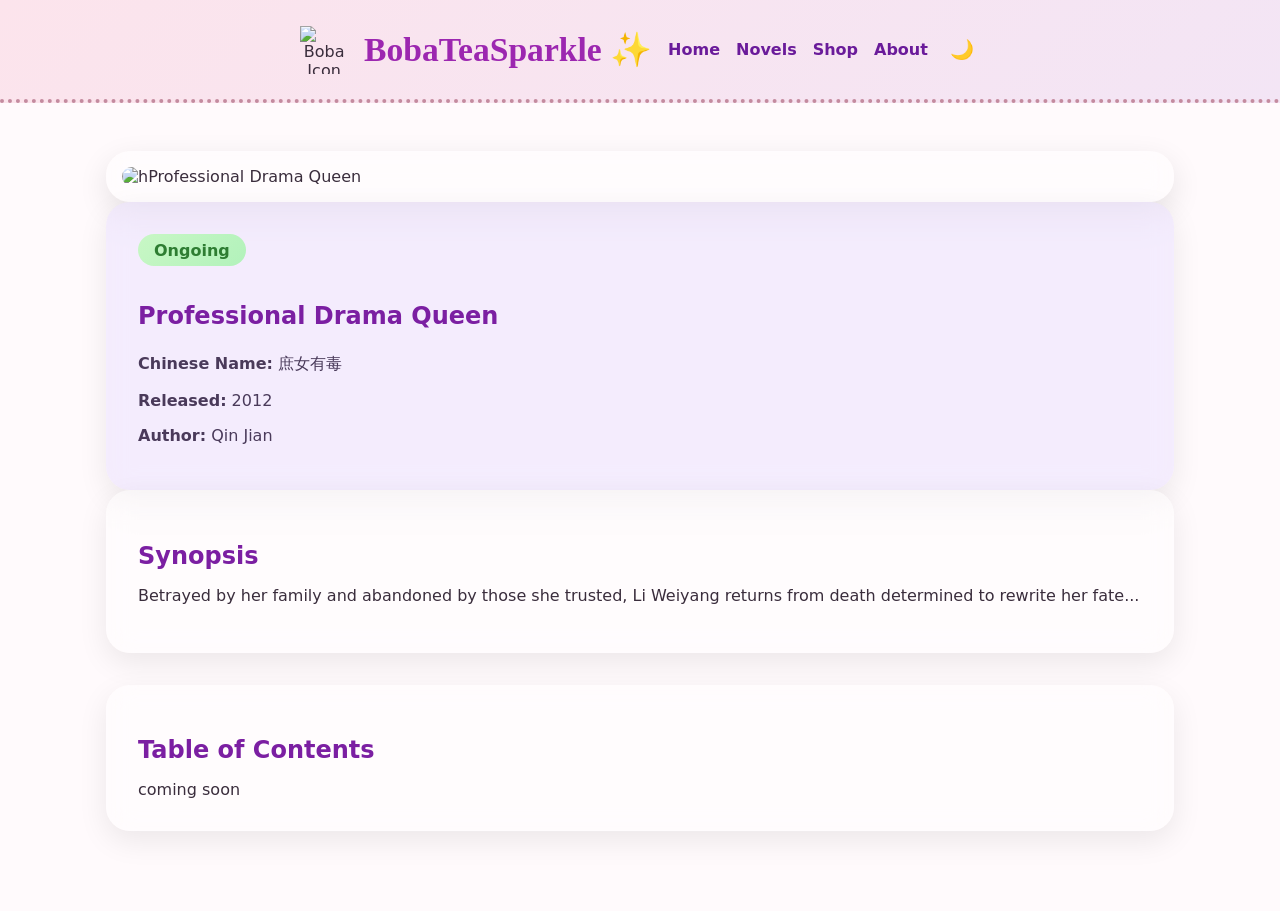
==== professionaldramaqueen.html @ a5f6bfd3 "Initial commit" ====
<!DOCTYPE html>

<html lang="en">
  <head>
    <meta charset="UTF-8" />

    <meta name="viewport" content="width=device-width, initial-scale=1.0" />

    <title>Professional Drama Queen | BobaTeaSparkle</title>

    <link rel="stylesheet" href="styles.css" />
  </head>

  <body>
    <header>
      <div class="site-header">
        <img
          src="https://cdn-icons-png.flaticon.com/512/6142/6142807.png"
          class="boba-icon"
          alt="Boba Icon"
        />

        <h1 class="site-title">BobaTeaSparkle ✨</h1>

        <nav class="menu">
          <a href="index.html">Home</a>

          <a href="#">Novels</a>

          <a href="#">Shop</a>

          <a href="#">About</a>

          <button id="toggle-mode">🌙</button>
        </nav>
      </div>
    </header>

    <main>
      <main class="novel-main">

      <!-- NOVEL HERO -->
    
      <section class="novel-hero">
    
        <!-- COVER -->
        <div class="novel-cover-box">
    
          <img
            src="https://i.postimg.cc/Pqgvrjbc/p2of2f0c6b8045ea8ebb400ae1b613280ae-tplv-resize-225-300.jpg"
            class="novel-cover"
            alt="hProfessional Drama Queen"
          >
    
        </div>
    
        <!-- INFO -->
        <div class="novel-info-box">
    
          <div class="status ongoing">
            Ongoing
          </div>
    
          <h1 class="novel-title">
            Professional Drama Queen
          </h1>
    
          <div class="novel-meta">
    
            <p><strong>Chinese Name:</strong> 庶女有毒</p>
    
            <p><strong>Released:</strong> 2012</p>
    
            <p><strong>Author:</strong> Qin Jian</p>
    
          </div>
    
        </div>
    
      </section>
    
      <!-- SYNOPSIS -->
    
      <section class="synopsis-box">
    
        <h2>Synopsis</h2>
    
        <p>
          Betrayed by her family and abandoned by those
          she trusted, Li Weiyang returns from death
          determined to rewrite her fate...
        </p>
    
      </section>
    
      <!-- TABLE OF CONTENTS -->
    
      <section class="toc-box">
    
        <h2>Table of Contents</h2>
    
        <div class="toc-list">
  coming soon 
          </a>
    
        </div>
    
      </section>
    
    </main>

    <script src="script.js"></script>
  </body>
</html>
---- styles.css ----
/* ---------- BASE ---------- */
:root {
  --bg: #fffafc;
  --text: #3a2d3c;
  --accent: #9c27b0;
  --lav: #e6e6fa;
  --mint: #b2f2bb;
  --card: #f8eafc;
  --glass: rgba(255, 255, 255, 0.7);
  --modal-bg: #fff;
}
* {
  box-sizing: border-box;
}
body {
  margin: 0;
  font-family: "Segoe UI", system-ui, -apple-system, "Helvetica Neue", Arial;
  background: var(--bg);
  color: var(--text);
  -webkit-font-smoothing: antialiased;
  -moz-osx-font-smoothing: grayscale;
}

/* Header */
header {
  text-align: center;
  padding: 1.6rem 1rem;
  background: linear-gradient(135deg, #fce4ec, #f3e5f5);
  border-bottom: 4px dotted #c48b9f;
}
.site-header {
  display: flex;
  align-items: center;
  justify-content: center;
  gap: 1rem;
  flex-wrap: wrap;
}
.boba-icon {
  width: 48px;
  height: 48px;
}
.site-title {
  font-family: "Pacifico", "Comic Sans MS", cursive;
  font-size: 2.1rem;
  color: var(--accent);
  margin: 0;
}
.menu {
  display: flex;
  gap: 1rem;
  align-items: center;
}
.menu a {
  color: #6a1b9a;
  text-decoration: none;
  font-weight: 600;
}
#toggle-mode {
  background: none;
  border: none;
  font-size: 1.2rem;
  cursor: pointer;
}

/* catchphrase & welcome */
.catchphrase {
  font-size: 1.6rem;
  font-weight: 700;
  color: #ab47bc;
  margin-top: 0.8rem;
}
.welcome-text {
  font-style: italic;
  color: #5e35b1;
  margin-top: 0.4rem;
}
/* dark mode */
body.dark-mode {
  --bg: #1f1b24;
  --text: #f7e7f7;
  --card: #37243f;
  --modal-bg: #211726;
}
body.dark-mode header {
  background: linear-gradient(135deg, #4a148c, #311b92);
  border-bottom: 4px dotted #ba68c8;
}
body.dark-mode .novel-card {
  background: #37243f;
  color: #f0d6f1;
}
body.dark-mode .modal-panel {
  background: #24172a;
  color: #f8eaf6;
}
/* ---------- FLAVOR SECTION ---------- */

.flavors-section {
  padding: 4rem 1.5rem;
  text-align: center;
}

.section-title {
  font-size: 2rem;
  color: #9c27b0;
  margin-bottom: 2rem;
}

/* GRID */
.flavor-grid {
  display: grid;
  grid-template-columns: repeat(auto-fit, minmax(280px, 1fr));
  gap: 2rem;

  max-width: 1000px;
  margin: auto;
}

/* CARDBOARD / CARD */
.flavor-card {
  background: rgba(255, 255, 255, 0.7);

  backdrop-filter: blur(10px);

  border-radius: 24px;

  padding: 1.5rem;

  box-shadow: 0 8px 24px rgba(156, 39, 176, 0.15);

  transition: transform 0.3s ease;
}

/* HOVER */
.flavor-card:hover {
  transform: translateY(-6px);
}

/* IMAGE */
.flavor-card img {
  width: 100%;
  height: 320px;

  object-fit: cover;

  border-radius: 18px;

  margin-bottom: 1rem;
}

/* TITLE */
.flavor-card h3 {
  color: #7b1fa2;
  font-size: 1.4rem;
}

/* TEXT */
.flavor-card p {
  color: #5e35b1;
  line-height: 1.6;
}

/* BUTTON */
.flavor-btn {
  margin-top: 1rem;

  background: linear-gradient(135deg, #ce93d8, #f8bbd0);

  border: none;

  padding: 0.8rem 1.4rem;

  border-radius: 999px;

  color: white;

  font-weight: bold;

  cursor: pointer;

  transition: 0.3s ease;
}

.flavor-btn:hover {
  opacity: 0.9;
}
/* ---------- LINK RESET ---------- */

a {
  text-decoration: none;
  color: inherit;
}

a:visited {
  color: inherit;
}

a:hover {
  color: inherit;
}
/* ---------- CHAPTER PAGE ---------- */

.chapter-page {
  background: linear-gradient(
      rgba(255, 250, 252, 0.78),
      rgba(245, 240, 255, 0.82)
    ),
    url("YOUR-BACKGROUND-IMAGE");

  background-size: cover;
  background-attachment: fixed;

  min-height: 100vh;
}

/* TOP HEADER */

.chapter-header {
  display: flex;

  justify-content: space-between;

  align-items: center;

  padding: 1rem 1.5rem;

  background: rgba(255, 255, 255, 0.4);

  backdrop-filter: blur(10px);
}

/* READER AREA */

.reader-container {
  display: flex;

  justify-content: center;

  padding: 2rem 1rem;
}

/* READING BOX */

.chapter-box {
  width: 100%;

  max-width: 850px;

  background: rgba(255, 255, 255, 0.45);

  backdrop-filter: blur(14px);

  border-radius: 24px;

  padding: 2rem;

  box-shadow: 0 10px 30px rgba(0, 0, 0, 0.1);
}

/* NOVEL NAME */

.novel-name {
  text-align: center;

  color: #9c27b0;

  font-weight: bold;

  margin-bottom: 0.5rem;
}

/* CHAPTER TITLE */

.chapter-title {
  text-align: center;

  color: #6a1b9a;

  margin-bottom: 2rem;
}

/* CHAPTER TEXT */

.chapter-content {
  line-height: 2.1;

  font-size: 1.08rem;

  color: #3a2d3c;
}

/* PARAGRAPHS */

.chapter-content p {
  margin-bottom: 1.5rem;
}

/* NAVIGATION */

.chapter-nav {
  display: flex;

  justify-content: space-between;

  margin: 2rem 0;
}

/* BUTTONS */

.nav-btn {
  background: linear-gradient(135deg, #ce93d8, #f8bbd0);

  padding: 0.8rem 1.4rem;

  border-radius: 999px;

  color: white;

  font-weight: bold;
}
/* ---------- READER CONTROLS ---------- */

.reader-controls {
  display: flex;

  justify-content: center;

  gap: 1rem;

  margin-bottom: 2rem;
}

/* BUTTONS */

.reader-controls button {
  background: linear-gradient(135deg, #d8b4f8, #f8bbd0);

  border: none;

  padding: 0.7rem 1rem;

  border-radius: 999px;

  color: white;

  font-weight: bold;

  cursor: pointer;

  transition: 0.3s ease;
}

.reader-controls button:hover {
  transform: scale(1.05);
}
/* ---------- DARK MODE FULL SITE ---------- */

body.dark-mode {
  --bg: #1f1b24;
  --text: #f7e7f7;
}

/* BODY */

body.dark-mode {
  background: linear-gradient(rgba(25, 20, 35, 0.88), rgba(20, 15, 30, 0.9)),
    url("YOUR-BACKGROUND-IMAGE");
}

/* HEADER */

body.dark-mode header {
  background: rgba(35, 25, 45, 0.6);

  backdrop-filter: blur(10px);
}

/* CARDS */

body.dark-mode .flavor-card,
body.dark-mode .chapter-box {
  background: rgba(40, 30, 55, 0.55);

  color: #f7e7f7;

  border: 1px solid rgba(255, 255, 255, 0.08);
}

/* TEXT */

body.dark-mode .chapter-content,
body.dark-mode p,
body.dark-mode h1,
body.dark-mode h2,
body.dark-mode h3 {
  color: #f7e7f7;
}

/* MENU */

body.dark-mode .menu a {
  color: #f3d8ff;
}

/* BUTTONS */

body.dark-mode .nav-btn,
body.dark-mode .flavor-btn {
  background: linear-gradient(135deg, #7b1fa2, #ba68c8);
}
/* ---------- NOVEL PAGE ---------- */

.novel-main {
  padding: 3rem 1rem;

  max-width: 1100px;

  margin: auto;
}

/* HERO SECTION */

..novel-hero {
  display: flex;

  flex-direction: column;

  align-items: center;

  gap: 1.5rem;

  margin-bottom: 2rem;
}

/* COVER BOX */

.novel-cover-box {
  background: rgba(255, 255, 255, 0.35);

  backdrop-filter: blur(14px);

  border-radius: 24px;

  padding: 1rem;

  box-shadow: 0 10px 30px rgba(0, 0, 0, 0.1);
}

/* COVER IMAGE */

.novel-cover {
  width: 100%;

  border-radius: 18px;

  display: block;
}

/* INFO BOX */

.novel-info-box {
  background: rgba(230, 220, 255, 0.45);

  backdrop-filter: blur(14px);

  border-radius: 24px;

  padding: 2rem;

  box-shadow: 0 10px 30px rgba(0, 0, 0, 0.08);
}

/* STATUS */

.status {
  display: inline-block;

  padding: 0.4rem 1rem;

  border-radius: 999px;

  font-weight: bold;

  margin-bottom: 1rem;
}

.ongoing {
  background: linear-gradient(135deg, #c8f7c5, #b2f2bb);

  color: #2e7d32;
}

/* TITLE */

.novel-title {
  font-size: 1.8 rem;

  color: #7b1fa2;

  margin-bottom: 1.5rem;
}

/* META */

.novel-meta p {
  margin-bottom: 0.8rem;

  color: #4a3a5a;
}

/* SYNOPSIS + TOC BOX */

.synopsis-box,
.toc-box {
  background: rgba(255, 255, 255, 0.4);

  backdrop-filter: blur(14px);

  border-radius: 24px;

  padding: 2rem;

  margin-bottom: 2rem;

  box-shadow: 0 10px 30px rgba(0, 0, 0, 0.08);
}

/* SECTION TITLES */

.synopsis-box h2,
.toc-box h2 {
  color: #7b1fa2;

  margin-bottom: 1rem;
}

/* TOC ROWS */

.toc-row {
  display: flex;

  justify-content: space-between;

  padding: 1rem;

  margin-bottom: 0.8rem;

  border-radius: 16px;

  background: linear-gradient(
    135deg,
    rgba(200, 230, 255, 0.5),
    rgba(200, 255, 230, 0.5)
  );

  transition: 0.3s ease;
}

/* HOVER */

.toc-row:hover {
  transform: translateX(6px);

  background: linear-gradient(
    135deg,
    rgba(220, 210, 255, 0.7),
    rgba(210, 255, 240, 0.7)
  );
}
.
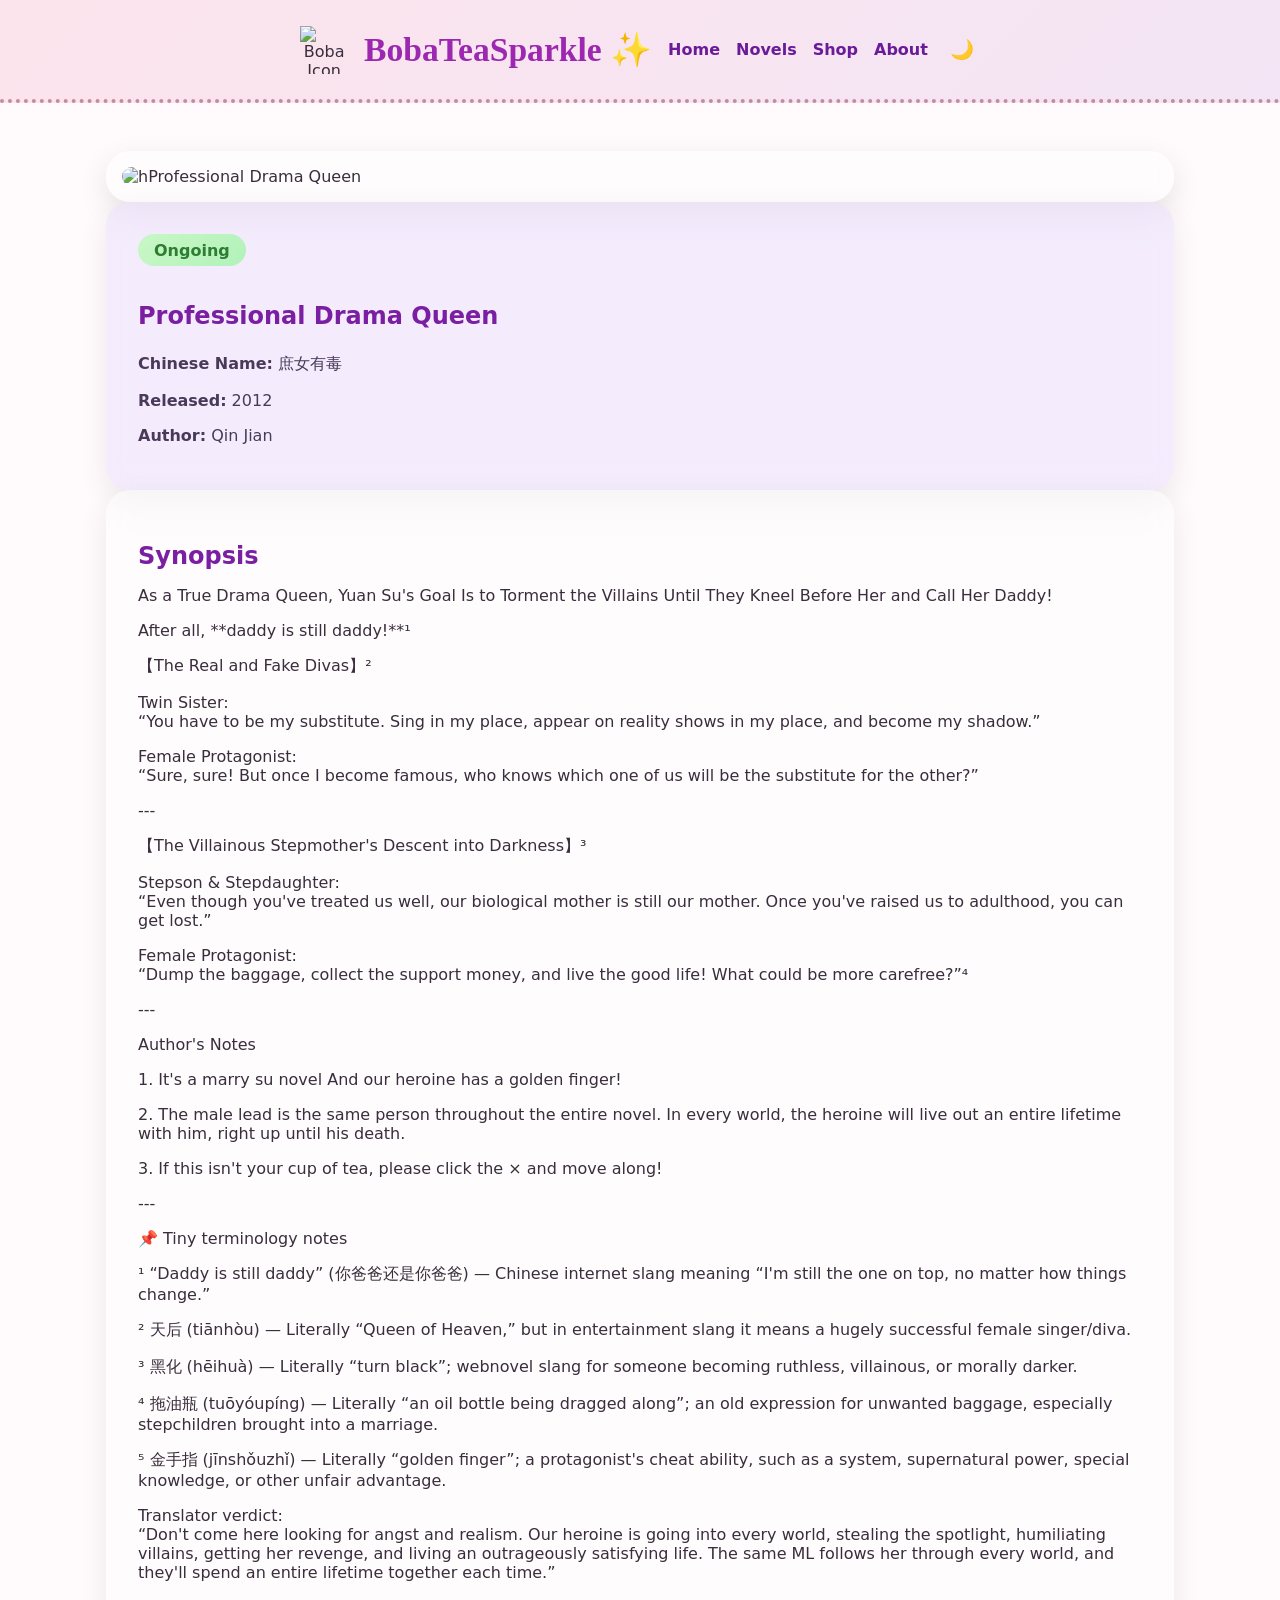
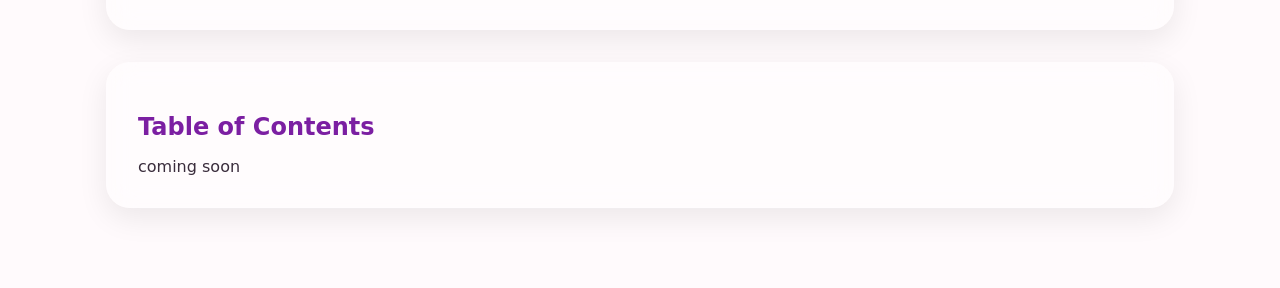
==== commit 2c029019: "valider" ====
--- a/professionaldramaqueen.html
+++ b/professionaldramaqueen.html
@@ -85,11 +85,49 @@
     
         <h2>Synopsis</h2>
     
-        <p>
-          Betrayed by her family and abandoned by those
-          she trusted, Li Weiyang returns from death
-          determined to rewrite her fate...
-        </p>
+        <p>As a True Drama Queen, Yuan Su's Goal Is to Torment the Villains Until They Kneel Before Her and Call Her Daddy!</p>
+
+<p>After all, **daddy is still daddy!**¹</p>
+
+<p>【The Real and Fake Divas】²</p>
+
+<p>Twin Sister:<br>“You have to be my substitute. Sing in my place, appear on reality shows in my place, and become my shadow.”</p>
+
+<p>Female Protagonist:<br>“Sure, sure! But once I become famous, who knows which one of us will be the substitute for the other?”</p>
+
+<p>---</p>
+
+<p>【The Villainous Stepmother's Descent into Darkness】³</p>
+
+<p>Stepson & Stepdaughter:<br>“Even though you've treated us well, our biological mother is still our mother. Once you've raised us to adulthood, you can get lost.”</p>
+
+<p>Female Protagonist:<br>“Dump the baggage, collect the support money, and live the good life! What could be more carefree?”⁴</p>
+
+<p>---</p>
+
+<p>Author's Notes</p>
+
+<p>1. It's a marry su novel And our heroine has a golden finger!</p>
+
+<p>2. The male lead is the same person throughout the entire novel. In every world, the heroine will live out an entire lifetime with him, right up until his death.</p>
+
+<p>3. If this isn't your cup of tea, please click the × and move along!</p>
+
+<p>---</p>
+
+<p>📌 Tiny terminology notes</p>
+
+<p>¹ “Daddy is still daddy” (你爸爸还是你爸爸) — Chinese internet slang meaning “I'm still the one on top, no matter how things change.”</p>
+
+<p>² 天后 (tiānhòu) — Literally “Queen of Heaven,” but in entertainment slang it means a hugely successful female singer/diva.</p>
+
+<p>³ 黑化 (hēihuà) — Literally “turn black”; webnovel slang for someone becoming ruthless, villainous, or morally darker.</p>
+
+<p>⁴ 拖油瓶 (tuōyóupíng) — Literally “an oil bottle being dragged along”; an old expression for unwanted baggage, especially stepchildren brought into a marriage.</p>
+
+<p>⁵ 金手指 (jīnshǒuzhǐ) — Literally “golden finger”; a protagonist's cheat ability, such as a system, supernatural power, special knowledge, or other unfair advantage.</p>
+
+<p>Translator verdict:<br>“Don't come here looking for angst and realism. Our heroine is going into every world, stealing the spotlight, humiliating villains, getting her revenge, and living an outrageously satisfying life. The same ML follows her through every world, and they'll spend an entire lifetime together each time.”</p>
     
       </section>
     
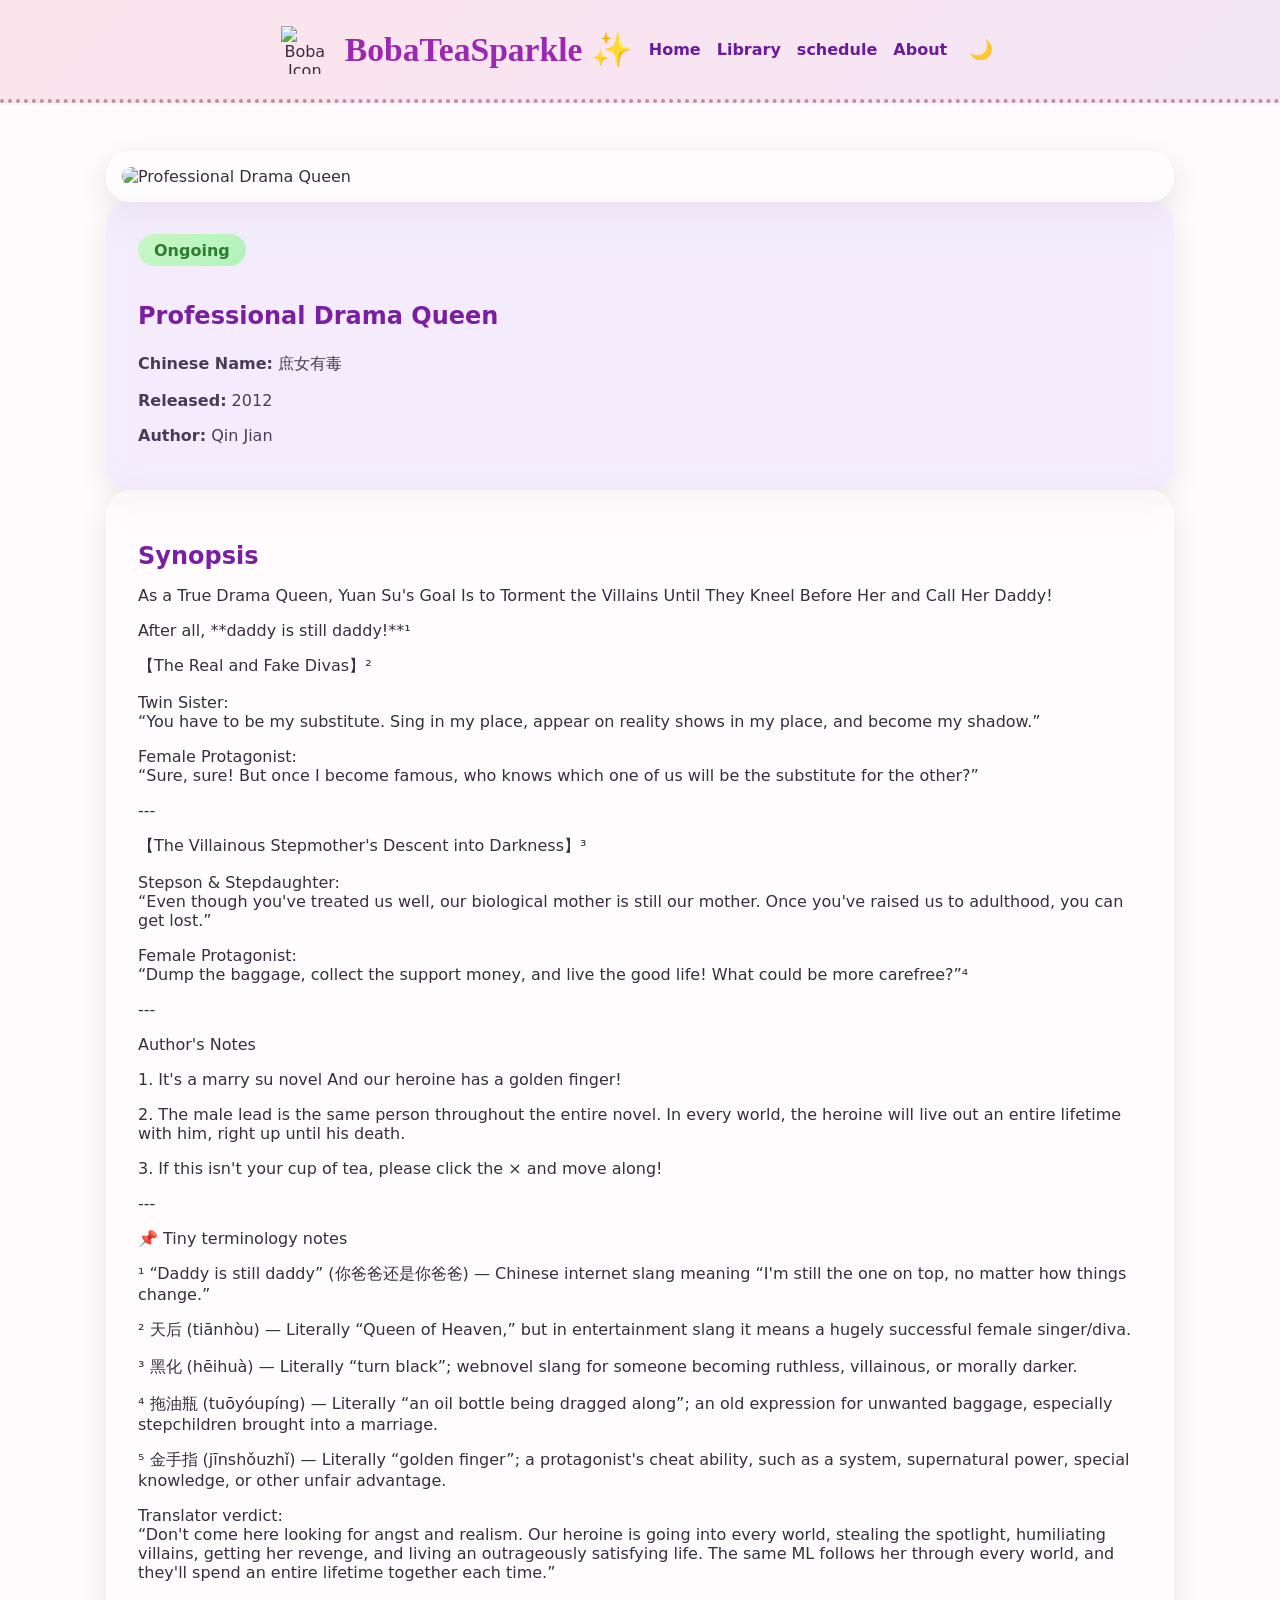
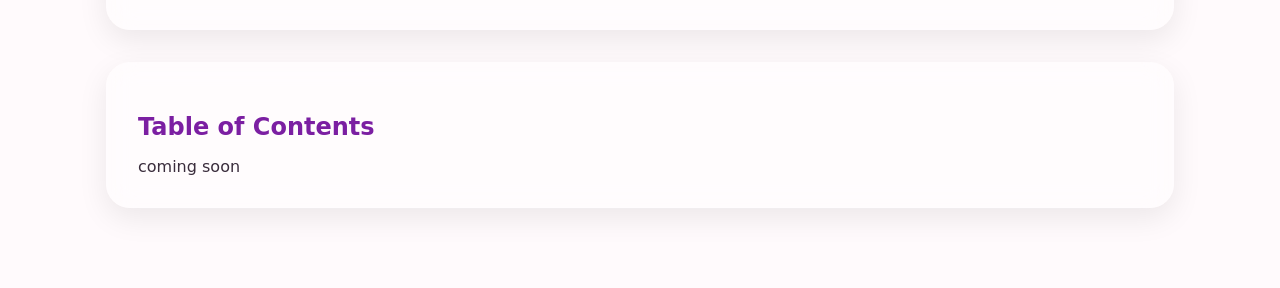
==== commit 6cecbf4d: "valider et envoyer" ====
--- a/professionaldramaqueen.html
+++ b/professionaldramaqueen.html
@@ -25,11 +25,11 @@
         <nav class="menu">
           <a href="index.html">Home</a>
 
-          <a href="#">Novels</a>
+          <a href="Library.html">Library</a>
 
-          <a href="#">Shop</a>
+          <a href="Schedule.html">schedule</a>
 
-          <a href="#">About</a>
+          <a href="About.html">About</a>
 
           <button id="toggle-mode">🌙</button>
         </nav>
@@ -49,7 +49,7 @@
           <img
             src="https://i.postimg.cc/Pqgvrjbc/p2of2f0c6b8045ea8ebb400ae1b613280ae-tplv-resize-225-300.jpg"
             class="novel-cover"
-            alt="hProfessional Drama Queen"
+            alt="Professional Drama Queen"
           >
     
         </div>
@@ -87,47 +87,48 @@
     
         <p>As a True Drama Queen, Yuan Su's Goal Is to Torment the Villains Until They Kneel Before Her and Call Her Daddy!</p>
 
-<p>After all, **daddy is still daddy!**¹</p>
-
-<p>【The Real and Fake Divas】²</p>
-
-<p>Twin Sister:<br>“You have to be my substitute. Sing in my place, appear on reality shows in my place, and become my shadow.”</p>
-
-<p>Female Protagonist:<br>“Sure, sure! But once I become famous, who knows which one of us will be the substitute for the other?”</p>
-
-<p>---</p>
-
-<p>【The Villainous Stepmother's Descent into Darkness】³</p>
-
-<p>Stepson & Stepdaughter:<br>“Even though you've treated us well, our biological mother is still our mother. Once you've raised us to adulthood, you can get lost.”</p>
-
-<p>Female Protagonist:<br>“Dump the baggage, collect the support money, and live the good life! What could be more carefree?”⁴</p>
-
-<p>---</p>
-
-<p>Author's Notes</p>
-
-<p>1. It's a marry su novel And our heroine has a golden finger!</p>
-
-<p>2. The male lead is the same person throughout the entire novel. In every world, the heroine will live out an entire lifetime with him, right up until his death.</p>
-
-<p>3. If this isn't your cup of tea, please click the × and move along!</p>
-
-<p>---</p>
-
-<p>📌 Tiny terminology notes</p>
-
-<p>¹ “Daddy is still daddy” (你爸爸还是你爸爸) — Chinese internet slang meaning “I'm still the one on top, no matter how things change.”</p>
-
-<p>² 天后 (tiānhòu) — Literally “Queen of Heaven,” but in entertainment slang it means a hugely successful female singer/diva.</p>
-
-<p>³ 黑化 (hēihuà) — Literally “turn black”; webnovel slang for someone becoming ruthless, villainous, or morally darker.</p>
-
-<p>⁴ 拖油瓶 (tuōyóupíng) — Literally “an oil bottle being dragged along”; an old expression for unwanted baggage, especially stepchildren brought into a marriage.</p>
-
-<p>⁵ 金手指 (jīnshǒuzhǐ) — Literally “golden finger”; a protagonist's cheat ability, such as a system, supernatural power, special knowledge, or other unfair advantage.</p>
-
-<p>Translator verdict:<br>“Don't come here looking for angst and realism. Our heroine is going into every world, stealing the spotlight, humiliating villains, getting her revenge, and living an outrageously satisfying life. The same ML follows her through every world, and they'll spend an entire lifetime together each time.”</p>
+        <p>After all, **daddy is still daddy!**¹</p>
+        
+        <p>【The Real and Fake Divas】²</p>
+        
+        <p>Twin Sister:<br>“You have to be my substitute. Sing in my place, appear on reality shows in my place, and become my shadow.”</p>
+        
+        <p>Female Protagonist:<br>“Sure, sure! But once I become famous, who knows which one of us will be the substitute for the other?”</p>
+        
+        <p>---</p>
+        
+        <p>【The Villainous Stepmother's Descent into Darkness】³</p>
+        
+        <p>Stepson & Stepdaughter:<br>“Even though you've treated us well, our biological mother is still our mother. Once you've raised us to adulthood, you can get lost.”</p>
+        
+        <p>Female Protagonist:<br>“Dump the baggage, collect the support money, and live the good life! What could be more carefree?”⁴</p>
+        
+        <p>---</p>
+        
+        <p>Author's Notes</p>
+        
+        <p>1. It's a marry su novel And our heroine has a golden finger!</p>
+        
+        <p>2. The male lead is the same person throughout the entire novel. In every world, the heroine will live out an entire lifetime with him, right up until his death.</p>
+        
+        <p>3. If this isn't your cup of tea, please click the × and move along!</p>
+        
+        <p>---</p>
+        
+        <p>📌 Tiny terminology notes</p>
+        
+        <p>¹ “Daddy is still daddy” (你爸爸还是你爸爸) — Chinese internet slang meaning “I'm still the one on top, no matter how things change.”</p>
+        
+        <p>² 天后 (tiānhòu) — Literally “Queen of Heaven,” but in entertainment slang it means a hugely successful female singer/diva.</p>
+        
+        <p>³ 黑化 (hēihuà) — Literally “turn black”; webnovel slang for someone becoming ruthless, villainous, or morally darker.</p>
+        
+        <p>⁴ 拖油瓶 (tuōyóupíng) — Literally “an oil bottle being dragged along”; an old expression for unwanted baggage, especially stepchildren brought into a marriage.</p>
+        
+        <p>⁵ 金手指 (jīnshǒuzhǐ) — Literally “golden finger”; a protagonist's cheat ability, such as a system, supernatural power, special knowledge, or other unfair advantage.</p>
+        
+        <p>Translator verdict:<br>“Don't come here looking for angst and realism. Our heroine is going into every world, stealing the spotlight, humiliating villains, getting her revenge, and living an outrageously satisfying life. The same ML follows her through every world, and they'll spend an entire lifetime together each time.”</p>
+            
     
       </section>
     
--- a/styles.css
+++ b/styles.css
@@ -567,4 +567,880 @@
     rgba(210, 255, 240, 0.7)
   );
 }
-. +. 
+/* =========================================================
+   LIBRARY PAGE
+   ========================================================= */
+
+   .library-page {
+  min-height: 100vh;
+}
+
+/* ---------- LIBRARY CONTAINER ---------- */
+
+.library-container {
+  width: 90%;
+  max-width: 1100px;
+  margin: 50px auto;
+}
+
+/* ---------- INTRO ---------- */
+
+.library-intro {
+  text-align: center;
+  margin-bottom: 45px;
+}
+
+.library-intro h1 {
+  font-size: 2.2rem;
+  margin-bottom: 15px;
+}
+
+.library-intro p {
+  max-width: 650px;
+  margin: 0 auto;
+  line-height: 1.8;
+  font-size: 1rem;
+}
+
+/* ---------- NOVEL GRID ---------- */
+
+.novel-grid {
+  display: grid;
+  grid-template-columns: repeat(2, 1fr);
+  gap: 35px;
+  align-items: stretch;
+}
+
+/* ---------- NOVEL CARD ---------- */
+
+.library-card {
+  display: flex;
+  flex-direction: column;
+
+  padding: 25px;
+
+  border-radius: 22px;
+
+  background: rgba(255, 255, 255, 0.75);
+
+  box-shadow: 0 8px 25px rgba(120, 90, 120, 0.12);
+
+  transition: transform 0.25s ease, box-shadow 0.25s ease;
+}
+
+/* Card hover */
+
+.library-card:hover {
+  transform: translateY(-5px);
+
+  box-shadow: 0 12px 30px rgba(120, 90, 120, 0.18);
+}
+
+/* ---------- COVER ---------- */
+
+.library-cover {
+  width: 100%;
+  display: flex;
+  justify-content: center;
+  margin-bottom: 22px;
+}
+
+.library-cover img {
+  width: 190px;
+  height: 270px;
+
+  object-fit: cover;
+
+  border-radius: 14px;
+
+  box-shadow: 0 6px 18px rgba(80, 60, 80, 0.18);
+}
+
+/* ---------- NOVEL INFORMATION ---------- */
+
+.library-info {
+  text-align: center;
+
+  display: flex;
+  flex-direction: column;
+
+  flex: 1;
+}
+
+.library-info h2 {
+  margin: 5px 0 8px;
+
+  font-size: 1.45rem;
+}
+
+.library-info p {
+  line-height: 1.7;
+
+  margin: 8px 0 20px;
+}
+
+/* ---------- STATUS ---------- */
+
+.novel-status {
+  font-size: 0.9rem;
+
+  margin-bottom: 5px !important;
+}
+
+/* ---------- READ BUTTON ---------- */
+
+.library-button {
+  display: inline-block;
+
+  margin-top: auto;
+
+  padding: 11px 22px;
+
+  border-radius: 25px;
+
+  text-decoration: none;
+
+  font-weight: 600;
+
+  transition: transform 0.2s ease, opacity 0.2s ease;
+}
+
+.library-button:hover {
+  transform: scale(1.04);
+
+  opacity: 0.85;
+}
+
+/* ---------- FOOTER ---------- */
+
+.library-page footer {
+  text-align: center;
+
+  margin-top: 60px;
+  padding: 25px 15px;
+
+  font-size: 0.9rem;
+}
+
+/* =========================================================
+       MOBILE
+       ========================================================= */
+
+@media (max-width: 700px) {
+  .library-container {
+    width: 92%;
+    margin: 35px auto;
+  }
+
+  .library-intro {
+    margin-bottom: 30px;
+  }
+
+  .library-intro h1 {
+    font-size: 1.8rem;
+  }
+
+  .novel-grid {
+    grid-template-columns: 1fr;
+
+    gap: 25px;
+  }
+
+  .library-card {
+    padding: 20px;
+  }
+
+  .library-cover img {
+    width: 170px;
+    height: 245px;
+  }
+
+  .library-info h2 {
+    font-size: 1.3rem;
+  }
+}
+/* =========================================================
+   LIBRARY — DARK MODE
+   ========================================================= */
+
+body.dark-mode .library-card {
+  background: #241735;
+  box-shadow: 0 8px 25px rgba(0, 0, 0, 0.35);
+}
+
+body.dark-mode .library-card:hover {
+  box-shadow: 0 12px 30px rgba(0, 0, 0, 0.5);
+}
+
+/* Novel titles */
+
+body.dark-mode .library-info h2 {
+  color: #b8ff7a;
+}
+
+/* Ongoing status */
+
+body.dark-mode .novel-status {
+  color: #ff8fcf;
+}
+
+/* Synopsis */
+
+body.dark-mode .library-info p {
+  color: #ffc1df;
+}
+
+/* Read button */
+
+body.dark-mode .library-button {
+  color: #241735;
+  background: #b8ff7a;
+}
+
+/* Button hover */
+
+body.dark-mode .library-button:hover {
+  color: #241735;
+  background: #ff8fcf;
+}
+/* =========================================================
+   LIBRARY — LIGHT MODE ACCENTS
+   ========================================================= */
+
+.library-info h2 {
+  color: #7b4fa3;
+}
+
+.novel-status {
+  color: #d96aa7;
+}
+
+.library-button {
+  color: white;
+  background: #9a70bd;
+}
+
+.library-button:hover {
+  background: #d96aa7;
+}
+/* =========================================================
+   ABOUT PAGE
+   ========================================================= */
+
+.about-container {
+  width: 90%;
+  max-width: 850px;
+  margin: 50px auto;
+}
+
+/* ---------- INTRO ---------- */
+
+.about-intro {
+  text-align: center;
+  margin-bottom: 40px;
+}
+
+.about-intro h1 {
+  font-size: 2.2rem;
+  margin-bottom: 15px;
+}
+
+.about-welcome {
+  font-size: 1.1rem;
+  line-height: 1.8;
+}
+
+/* ---------- ABOUT CARDS ---------- */
+
+.about-card {
+  padding: 28px 32px;
+  margin-bottom: 25px;
+
+  border-radius: 22px;
+
+  background: rgba(255, 255, 255, 0.75);
+
+  box-shadow: 0 8px 25px rgba(120, 90, 120, 0.12);
+}
+
+.about-card h2 {
+  margin-top: 0;
+  margin-bottom: 15px;
+
+  font-size: 1.35rem;
+}
+
+.about-card p {
+  line-height: 1.85;
+  margin: 10px 0;
+}
+
+/* ---------- LITTLE CHAOS ---------- */
+
+.about-chaos {
+  font-style: italic;
+}
+
+.about-welcome-message {
+  font-weight: 600;
+}
+
+/* ---------- SIGNATURE ---------- */
+
+.about-signature {
+  text-align: center;
+
+  margin-top: 40px;
+  margin-bottom: 30px;
+
+  line-height: 1.8;
+}
+
+.about-ps {
+  font-size: 0.95rem;
+  font-style: italic;
+}
+
+/* =========================================================
+     DARK MODE
+     ========================================================= */
+
+body.dark-mode .about-card {
+  background: #241735;
+
+  box-shadow: 0 8px 25px rgba(0, 0, 0, 0.35);
+}
+
+body.dark-mode .about-card h2 {
+  color: #b8ff7a;
+}
+
+body.dark-mode .about-card p {
+  color: #ffc1df;
+}
+
+body.dark-mode .about-welcome {
+  color: #ffc1df;
+}
+
+body.dark-mode .about-signature {
+  color: #ffc1df;
+}
+
+/* =========================================================
+     MOBILE
+     ========================================================= */
+
+@media (max-width: 700px) {
+  .about-container {
+    width: 92%;
+    margin: 35px auto;
+  }
+
+  .about-intro h1 {
+    font-size: 1.8rem;
+  }
+
+  .about-card {
+    padding: 22px 20px;
+  }
+
+  .about-card h2 {
+    font-size: 1.2rem;
+  }
+}
+
+/* =========================================================
+   ABOUT PAGE — LIGHT MODE
+   Velvet Pink Edition 🧋💗
+   ========================================================= */
+
+.about-card {
+  background: #fceaf3;
+
+  border: 1px solid rgba(112, 10, 110, 0.12);
+
+  box-shadow: 0 8px 25px rgba(112, 10, 110, 0.13);
+}
+
+/* ---------- HEADINGS ---------- */
+
+.about-card h2 {
+  color: #700a6e;
+}
+
+/* ---------- MAIN TEXT ---------- */
+
+.about-card p {
+  color: #5f4059;
+}
+
+/* ---------- WELCOME ---------- */
+
+.about-welcome {
+  color: #700a6e;
+}
+
+/* ---------- LITTLE CHAOS ---------- */
+
+.about-chaos {
+  color: #d85c91;
+}
+
+/* ---------- WELCOME MESSAGE ---------- */
+
+.about-welcome-message {
+  color: #a33d76;
+}
+
+/* ---------- SIGNATURE ---------- */
+
+.about-signature {
+  color: #700a6e;
+}
+
+.about-ps {
+  color: #d85c91;
+}
+.about-card {
+  border-left: 5px solid #fea7ca;
+}
+/* =========================================================
+   SCHEDULE PAGE
+   ========================================================= */
+
+.schedule-container {
+  width: 90%;
+  max-width: 850px;
+  margin: 50px auto;
+}
+
+/* ---------- INTRO ---------- */
+
+.schedule-intro {
+  text-align: center;
+  margin-bottom: 40px;
+}
+
+.schedule-intro h1 {
+  font-size: 2.2rem;
+  margin-bottom: 15px;
+}
+
+.schedule-intro p {
+  line-height: 1.8;
+}
+
+/* =========================================================
+       STORY SCHEDULE CARDS
+       ========================================================= */
+
+.story-schedules {
+  display: grid;
+  grid-template-columns: repeat(2, 1fr);
+  gap: 25px;
+
+  margin-bottom: 45px;
+}
+
+.schedule-story-card {
+  padding: 28px 30px;
+
+  border-radius: 22px;
+
+  background: rgba(255, 255, 255, 0.75);
+
+  box-shadow: 0 8px 25px rgba(120, 90, 120, 0.12);
+}
+
+.schedule-story-card h2 {
+  margin-top: 0;
+  margin-bottom: 12px;
+
+  font-size: 1.35rem;
+}
+
+.schedule-story-card p {
+  line-height: 1.8;
+}
+
+/* Update frequency */
+
+.schedule-frequency {
+  font-weight: 600;
+}
+
+/* =========================================================
+       UPCOMING CHAPTERS
+       ========================================================= */
+
+.upcoming-section {
+  margin-top: 20px;
+}
+
+.upcoming-section > h2 {
+  text-align: center;
+
+  font-size: 1.7rem;
+
+  margin-bottom: 10px;
+}
+
+.schedule-note {
+  text-align: center;
+
+  margin-bottom: 25px;
+
+  line-height: 1.7;
+}
+
+/* Main schedule box */
+
+.upcoming-box {
+  border-radius: 22px;
+
+  background: rgba(255, 255, 255, 0.75);
+
+  box-shadow: 0 8px 25px rgba(120, 90, 120, 0.12);
+
+  overflow: hidden;
+}
+
+/* Individual rows */
+
+.schedule-row {
+  display: flex;
+
+  align-items: center;
+
+  padding: 18px 25px;
+
+  border-bottom: 1px solid rgba(120, 90, 120, 0.12);
+
+  gap: 25px;
+}
+
+.schedule-row:last-child {
+  border-bottom: none;
+}
+
+/* Date */
+
+.schedule-date {
+  min-width: 110px;
+
+  font-weight: 600;
+}
+
+/* Chapter */
+
+.schedule-chapter {
+  line-height: 1.6;
+}
+
+.schedule-chapter span {
+  margin-left: 8px;
+}
+
+/* =========================================================
+       LITTLE NOTE
+       ========================================================= */
+
+.schedule-footer-note {
+  text-align: center;
+
+  margin: 35px auto;
+
+  max-width: 650px;
+
+  font-style: italic;
+
+  line-height: 1.8;
+}
+
+/* =========================================================
+       DARK MODE
+       ========================================================= */
+
+body.dark-mode .schedule-story-card,
+body.dark-mode .upcoming-box {
+  background: #241735;
+
+  box-shadow: 0 8px 25px rgba(0, 0, 0, 0.35);
+}
+
+/* Story titles */
+
+body.dark-mode .schedule-story-card h2 {
+  color: #b8ff7a;
+}
+
+/* Frequency */
+
+body.dark-mode .schedule-frequency {
+  color: #ff8fcf;
+}
+
+/* Story descriptions */
+
+body.dark-mode .schedule-story-card p {
+  color: #f71481;
+}
+
+/* Upcoming title */
+
+body.dark-mode .upcoming-section > h2 {
+  color: #b8ff7a;
+}
+
+/* Upcoming note */
+
+body.dark-mode .schedule-note,
+body.dark-mode .schedule-footer-note {
+  color: #ffc1df;
+}
+
+/* Schedule rows */
+
+body.dark-mode .schedule-row {
+  border-bottom-color: rgba(255, 143, 207, 0.15);
+}
+
+/* Dates */
+
+body.dark-mode .schedule-date {
+  color: #ff8fcf;
+}
+
+/* Chapter titles */
+
+body.dark-mode .schedule-chapter {
+  color: #ffc1df;
+}
+
+/* =========================================================
+       MOBILE
+       ========================================================= */
+
+@media (max-width: 700px) {
+  .schedule-container {
+    width: 92%;
+    margin: 35px auto;
+  }
+
+  .schedule-intro h1 {
+    font-size: 1.8rem;
+  }
+
+  .story-schedules {
+    grid-template-columns: 1fr;
+
+    gap: 20px;
+  }
+
+  .schedule-story-card {
+    padding: 23px 20px;
+  }
+
+  .schedule-row {
+    flex-direction: column;
+
+    align-items: flex-start;
+
+    gap: 5px;
+
+    padding: 17px 20px;
+  }
+
+  .schedule-date {
+    min-width: auto;
+  }
+
+  .schedule-chapter span {
+    margin-left: 0;
+
+    display: block;
+  }
+}
+/* =========================================================
+       LIGHT MODE — MATURE BUBBLY ✨💗
+       ========================================================= */
+
+/* ---------- STORY CARDS ---------- */
+
+.schedule-story-card {
+  background: #fceaf3;
+
+  border: 2px solid #fea7ca;
+
+  border-radius: 24px;
+
+  box-shadow: 0 10px 28px rgba(112, 10, 110, 0.16);
+
+  position: relative;
+
+  overflow: hidden;
+}
+
+/* Little velvet accent */
+
+.schedule-story-card::before {
+  content: "";
+
+  position: absolute;
+
+  top: 0;
+  left: 0;
+
+  width: 100%;
+  height: 6px;
+
+  background: #700a6e;
+}
+
+/* ---------- STORY TITLES ---------- */
+
+.schedule-story-card h2 {
+  color: #700a6e;
+
+  font-weight: 700;
+}
+
+/* ---------- FREQUENCY ---------- */
+
+.schedule-frequency {
+  color: #d94f91;
+
+  font-weight: 700;
+
+  background: #fea7ca;
+
+  display: inline-block;
+
+  padding: 6px 13px;
+
+  border-radius: 20px;
+
+  box-shadow: 0 4px 12px rgba(217, 79, 145, 0.18);
+}
+
+/* ---------- STORY DESCRIPTIONS ---------- */
+
+.schedule-story-card p {
+  color: #5f4059;
+}
+
+/* ---------- MAIN SCHEDULE TITLE ---------- */
+
+.upcoming-section > h2 {
+  color: #700a6e;
+
+  font-weight: 700;
+}
+
+/* ---------- SCHEDULE NOTE ---------- */
+
+.schedule-note {
+  color: #a33d76;
+}
+
+/* ---------- LITTLE FOOTER CHAOS ---------- */
+
+.schedule-footer-note {
+  color: #d85c91;
+
+  font-weight: 500;
+}
+
+/* =========================================================
+       SCHEDULE BOX — LEFT UNTOUCHED 💗
+       ========================================================= */
+
+/*
+   The .upcoming-box and its rows are intentionally
+   NOT styled here.
+
+   Your existing schedule box stays exactly as it is.
+*/
+
+/* =========================================================
+       EXTRA LITTLE DETAILS ✨
+       ========================================================= */
+
+.schedule-story-card:nth-child(1) {
+  transform: rotate(-0.5deg);
+}
+
+.schedule-story-card:nth-child(2) {
+  transform: rotate(0.5deg);
+}
+
+/* =========================================================
+       MOBILE
+       ========================================================= */
+
+@media (max-width: 700px) {
+  .schedule-story-card:nth-child(1),
+  .schedule-story-card:nth-child(2) {
+    transform: none;
+  }
+
+  .schedule-story-card {
+    border-radius: 21px;
+  }
+}
+/* =========================================================
+   CHAPTER FOOTER
+   ========================================================= */
+
+.chapter-footer {
+  text-align: center;
+
+  margin-top: 45px;
+  padding: 25px 15px 15px;
+
+  border-top: 1px solid rgba(112, 10, 110, 0.15);
+}
+
+.footer-brand {
+  color: #700a6e;
+
+  font-weight: 700;
+
+  font-size: 1.05rem;
+
+  margin-bottom: 6px;
+}
+
+.footer-message {
+  color: #d85c91;
+
+  font-size: 0.9rem;
+
+  margin-bottom: 6px;
+}
+
+.footer-copyright {
+  color: #8c6b83;
+
+  font-size: 0.78rem;
+}
+
+/* ---------- DARK MODE ---------- */
+
+body.dark-mode .chapter-footer {
+  border-top-color: rgba(255, 143, 207, 0.15);
+}
+
+body.dark-mode .footer-brand {
+  color: #b8ff7a;
+}
+
+body.dark-mode .footer-message {
+  color: #ffc1df;
+}
+
+body.dark-mode .footer-copyright {
+  color: #b99aaa;
+}
